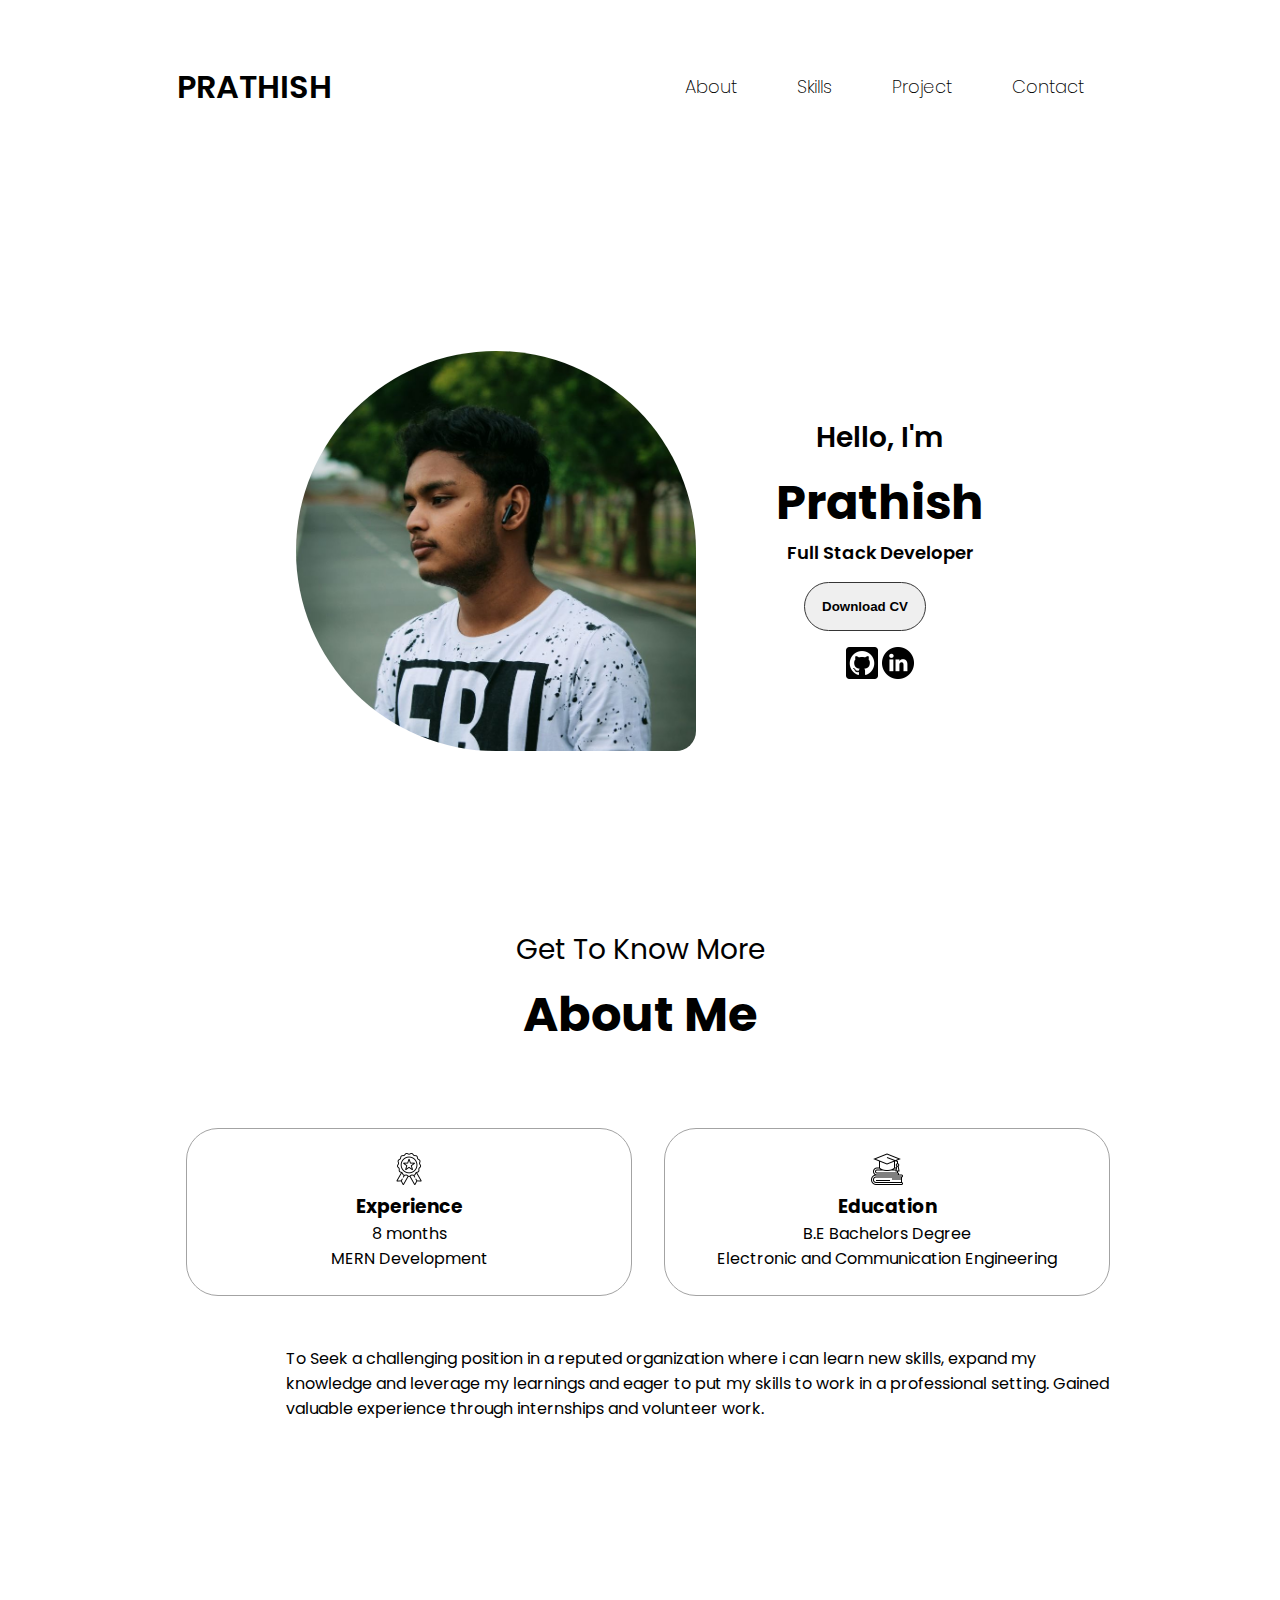
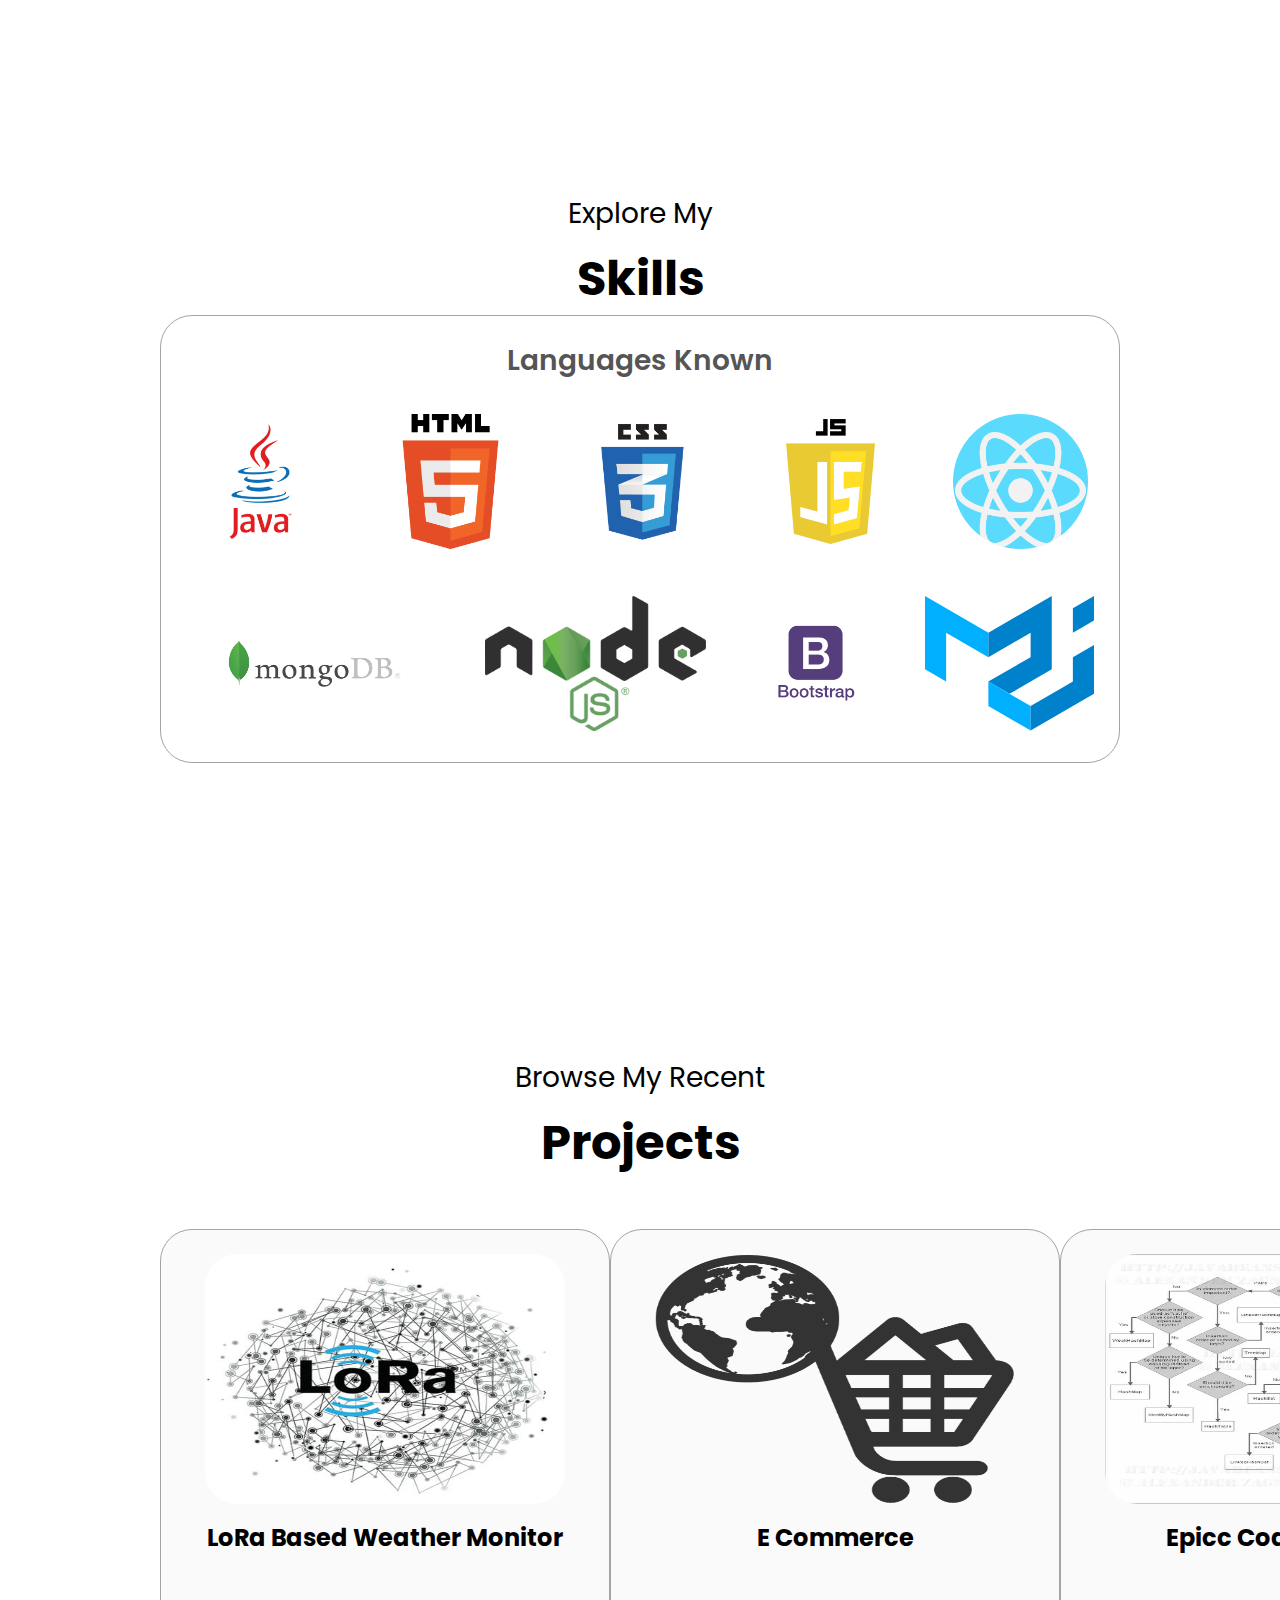
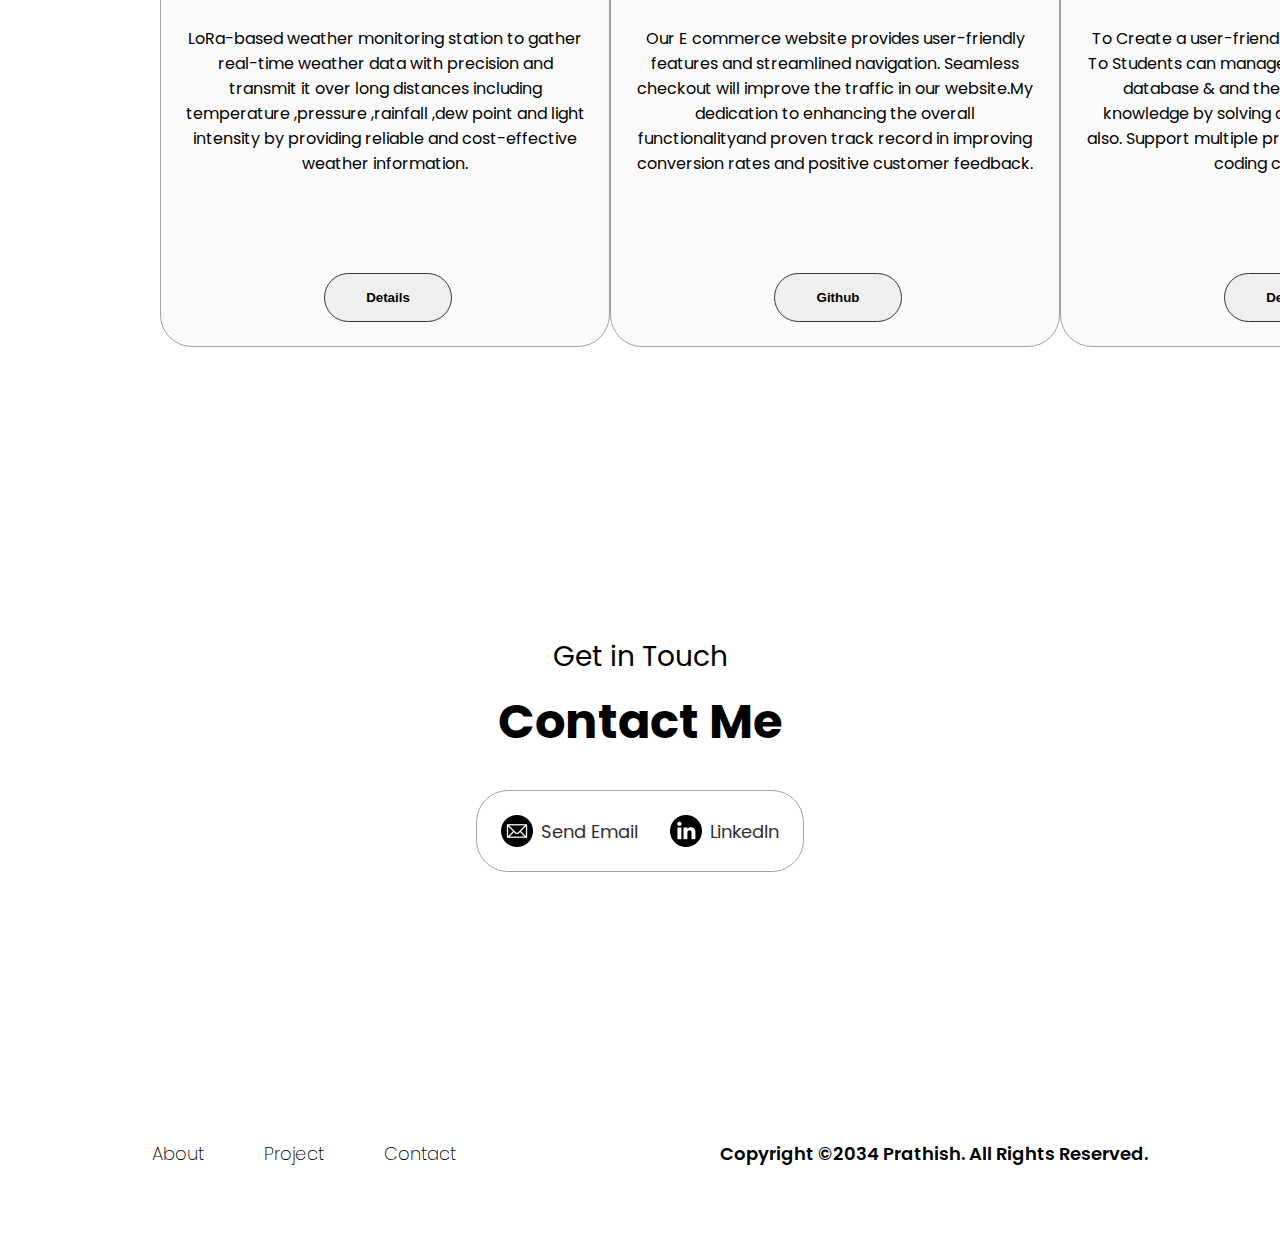
==== CodSoft_Task1/profile.html @ abf548b6 "file updated" ====
<!DOCTYPE html>
<html lang="en">
<head>
    <meta charset="UTF-8">
    <meta name="viewport" content="width=device-width, initial-scale=1.0">
    <link rel="stylesheet" href="style.css">
    <title>Document</title>
</head>
<body>
   <header>
   <nav id="desktop-nav">
    <div class="logo">PRATHISH</div>
   

       <ul class="nav_link">
        
        <a href="#about">About </a>
        <a href="#skills">Skills </a>
        <a href="#project">Project</a>
        <a href="#contact">Contact</a>
    
    </ul>
   </nav>
   <nav id="handb">
    <div class="logo">PRATHISH</div>
    <div class="handb-menu">
        <div class="handb-icon" onclick="toggleMenu()">
            <span></span>
            <span></span>
            <span></span>
        </div>
        <div class="menu-links">
           
        
           <li> <a href="#about"  onclick="toggleMenu()">About </a></li>
            <li><a href="#skills"  onclick="toggleMenu()">Skills </a></li>
            <li><a href="#project"  onclick="toggleMenu()">Project</a></li>
           <li> <a href="#contact"  onclick="toggleMenu()">Contact</a></li>
            
            
        </div>
    </div>
   </nav>
   </header>
 <section id="profile">
    <div class="section__pic-container">
        <img src="./lang/me.jpg" alt="profile" class="profile">
    </div>
    <div class="section-text">
        <p class="section-text-p1">Hello, I'm</p>
        <h1 class="title">Prathish</h1>
        <p class="section-text-p2">Full Stack Developer</p>
        <div class="btn">
            <button class="btn btn-colour" onclick="window.open('./Resume.pdf')">Download CV</button>
        </div>
        <div class="social_media">
            <img src="asserts/github.png" alt="" class="icon" onclick="location.href='https://github.com/Prathisz'">
            <img src="asserts/linkedin.png" alt="" class="icon" onclick="location.href='https://www.linkedin.com/in/prathish-j-91495b248/'">

        </div>
    </div>
 </section>
 <section id="about">
    <p class="section-text-p1">Get To Know More</p>
    <h1 class="title">About Me</h1>
    <div class="section-container">
        <div class="section__pic-container">
            <!-- <img src="./about.jpg" alt=""> -->
        </div>
        <div class="about-details-container">
            <div class="about-container">
                <div class="details-container">
                    <img src="asserts/ribbon.png" alt="" class="icon">
                    <h3>Experience</h3>
                    <p>8 months <br/>MERN Development </p>
                </div>
                <div class="details-container">
                    <img src="asserts/education.png" alt="" class="icon">
                    <h3>Education</h3>
                    <p>B.E Bachelors Degree <br/> Electronic and Communication Engineering</p>
                </div>
               
            </div>
            <div class="text-container">
                <p>To Seek a challenging position in a reputed organization where i can
                    learn new skills, expand my knowledge and leverage my learnings and
                    eager to put my skills to work in a professional setting. Gained valuable
                    experience through internships and volunteer work.</p>
            </div>
        </div>
    </div>
    
 </section>
 <section id="skills">
    <p class="section-text-p1">Explore My</p>
    <h1 class="title">Skills</h1>
    <div class="details-container">
        <div class="about-containerr">
            <h2 class="skill-subtitile">Languages Known</h2>
            <div class="article-container">
                <article>
                    <img src="./lang/java.png" alt="" style="height: 15vh;" class="icon">
                </article>
                <article>
                    <img src="./lang/html.png" alt="" class="icon" style="height: 15vh;">
                </article>
                <article>
                    <img src="./lang/css.png" alt="" class="icon" style="height: 15vh;">
                </article>
                <article>
                    <img src="./lang/js.png" alt="" style="height: 15vh;" style="height: 15vh;">
                </article>
                <article>
                    <img src="./lang/react.png" alt="" style="height: 15vh;">
                </article>
                <article>
                    <img src="./lang/db.png" alt="" style="height: 15vh;">
                </article>
                <article>
                    <img src="./lang/node-js.png" alt="" style="height: 15vh;">
                </article>
                <article>
                    <img src="./lang/bootstrap.png" alt="" style="height: 15vh;">
                </article>
                
                <article>
                    <img src="./lang/material-ui.svg" alt="" style="height: 15vh;">
                </article>
            </div>
        </div>
    </div>
 </section>
 <section id="project">
             <p class="section-text-p1">Browse My Recent</p>
             <h1 class="title">Projects</h1>
             <div  class="flexx">
    <div class="experience-details-container">
        <div class="about-container2">
            <div class="details-container color-container">
                 <div class="article-container">
                    <img src="asserts/Lora.jpg" alt="" class="project-img" style="height: 250px">
                 </div>
                 <h2 class="project-title" style="height: 10vh;">LoRa Based Weather Monitor</h2>
                 <div class="project-description" style="height: 23vh;">LoRa-based weather monitoring station to gather real-time weather data with precision and transmit it over long distances including temperature ,pressure ,rainfall ,dew point and light intensity by providing reliable and cost-effective weather information.
                 </div>
                  <div class="btn-container">
                    <button class="btn btn-colour" onclick="location.href='https://ijirt.org/master/publishedpaper/IJIRT159472_PAPER.pdf'">Details</button>
                </div>
            </div> 
       </div>
    </div>
     <div class="experience-details-container">
        <div class="about-container2">
           <div class="details-container color-container">
             <div class="article-container">
                    <img src="asserts/ecom.png" alt="" class="project-img" style="height: 250px">
                </div>
                    <h2 class="project-title" style="height: 10vh;">E Commerce</h2>
                    <div class="project-description" style="height: 23vh;">Our E commerce website provides user-friendly features and streamlined navigation. Seamless checkout will improve the traffic in our website.My dedication to enhancing the overall functionalityand proven track record in improving conversion rates and positive customer feedback.</div>
                        <div class="btn-container">
                          <button class="btn btn-colour" onclick="location.href='https://github.com/Prathisz/ECOM'">Github</button>
                        </div>
                    </div> 
                </div>
            </div>
       
     <div class="experience-details-container">
        <div class="about-container2">
        <div class="details-container color-container">
            <div class="article-container">
                <img src="asserts/pro3.jpg" alt="" class="project-img" style="height: 250px">
            </div>
            <h2 class="project-title" style="height: 10vh;">Epicc Coding Sheet</h2>
            <div class="project-description" style="height: 23vh;">To Create a user-friendly online coding platform.
                To Students can manage their favorite problem in database & and they can improving their knowledge by solving already existed problem also. 
                 Support multiple programming languages for coding challenges
            </div>
            <div class="btn-container">
               
                <button class="btn btn-colour" onclick="location.href='https://ijirt.org/master/publishedpaper/IJIRT159472_PAPER.pdf'">Details</button>
            </div>
        </div> 
    </div>
</div>
</div>
 </section>
 <section id="contact">
    <p class="section-text-p1">Get in Touch</p>
    <h1 class="title">Contact Me</h1>
    <div class="contact-upper-container">
        <div class="contact-container">
            <img src="asserts/email.png" alt="" class="icon contact-icon">
            <p><a href="mailto:prathish0071@example.com">Send Email</a></p>
        </div>
        <div class="contact-container">
            <img src="asserts/linkedin.png" alt="" class="icon contact-icon">
            <p><a href="https://www.linkedin.com/in/prathish-j-91495b248/">LinkedIn</a></p>
        </div>
    </div>
 </section>
 <footer>
    <nav>
        <div class="nav_link-container">
            <ul class="nav_link">
                <li><a href="#about">About </a></li>
                <li><a href="#project">Project</a></li>
                <li><a href="#contact">Contact</a></li>
            </ul>
        </div>
        <p>Copyright &#169;2034 Prathish. All Rights Reserved.</p>
    </nav>
</footer>
</body>
</html>
---- CodSoft_Task1/style.css ----
@import url('https://fonts.googleapis.com/css2?family=Poppins:wght@300&display=swap');

*{
    margin: 0;
    padding: 0;
}
body{
    font-family: 'Poppins', sans-serif;
    margin:0;
    padding: 0;
}
html{
    scroll-behavior: smooth;
    
}

nav{
    display: flex;
    background-color: #ffffff;
    justify-content: space-around;
    height: 17vh;
    align-items: center;
    padding: 10px;
    font-weight: 600;
    font-size: large;
    color: rgb(0, 0, 0);
}
.nav_link{
    list-style: none;
    display: flex;
    margin: 0 15px;
    gap :20px


}
.nav_link a{
    text-decoration: none;
    font-weight: 200;
    color: black;
}

.nav_link a:hover{
    font-weight: 900;
   text-decoration: underline;
   text-underline-offset: 1rem;
   
}

.logo{
    font-size: 2rem;
}
.logo:hover{
    
 cursor: pointer;
}
section{
    padding-top:4vh ;
    height: 96vh;
    margin: 0 10rem;
    box-sizing: border-box;
    min-height: fit-content;

}
.section-container {
    display: flex;
}

#profile{
    display: flex;
    justify-content: center;
    gap: 5rem;
    height: 80vh;

}
.section__pic-container{
    display: flex;
    height: 400px;
    width: 400px;
    margin: auto 0;
}

.section-text{
    align-self: center;
    text-align: center;
}
.section-text p{
    font-weight: 600;
}
.section-text-p1{
    text-align: center;
    
}
.section-text-p1{
   font-size: 1.75rem;
   margin-bottom: .5rem;
}
.section-text-p2{
font-weight: 500;
font-size: large;
}
.title{
    font-size: 3rem;
    text-align: center;
}
#social_media{
    display: flex;
    justify-content: center;
    margin-top: 1rem;

    gap: 1rem;
}

.icon{
    cursor: pointer;
    height: 2rem;
   
   

}
.icon:hover{
    height: 1.9rem;
   
}
.btn{
    display: flex;
    justify-content: center;
    margin-left: 6px;
    gap: 1rem;
}
.btn{
    font-weight: 600;
    transition: all 300ms ease;
    padding: 1rem;
    width: 8rem;
    border-radius: 2rem;
}
.btn-colour{
    border: rgb(53,53,53) 0.1rem solid;
}
.btn-colour:hover{
    cursor: pointer;
    /* border: rgb(180, 0, 0) 0.1rem solid;
     */
     color: #ffffff;
    background-color: #342f2f;
  

}

#about{
    position: relative;
}
.about-container{
    gap:2rem;
    mask-border: 2rem;
    margin-top: 2rem;
    margin-right: 10px;
    margin-left: -100px;
}

.about-details-container{
    justify-content: center;
    flex-direction: column;
    display: flex;
    margin-left: -100px;
}
.about-container, .about-details-container{
    display: flex;

}
.arrow{
    position: absolute;
    right: -5rem;
    bottom: 2.5rem;
    height: 2rem;
}
.details-container{
    padding: 1.5rem;
    
    flex: 1;
    background: white;
    border-radius: 2rem;
    border: rgb(53,53,53) 0.1rem solid;
    border-color: rgb(163,163,163);
    text-align: center;
}
.section-container{
    gap:4rem;
    height: 50%;
}
.section__pic-container{
    height: 400px;
    width: 400px;
    margin: auto 0;
}
.text-container{
    margin-top: 50px;
}
#project{
    position: relative;
    /* margin-top: 200px; */
}
.color-container{
    border-color: rgb(163,163,163);
    background: rgb(250,250,250);
}
.project-img{
    border-radius: 2rem;
    /* height: 100%; */
    width: 90%;
}
.project-title{
    margin: 1rem;
    color: black;
}
.about-container2{
    display: flex;
    flex-direction: column;
    justify-content: center;
  
   height:px;
   width: 50vh;
}
.flexx{
    display: flex;
    flex-direction: row;
    margin-top: 50px;
    justify-content: space-around;
}
.btn-container{
    display: flex;
    justify-content: center;
    margin-top: 40px;
}
#contact{
    display: flex;
    flex-direction: column;
    height: 70vh;
    margin-top: 90px;
    justify-content: center;
}
.contact-upper-container{
    display: flex;
    justify-content: center;
    border-radius: 2rem;
    border: rgb(53,53,53) 0.1rem solid;
    border-color: rgb(163,163,163);
    background: (250,250,250);
    margin: 2rem auto;
    padding: 0.5rem;
}
.contact-container{
    display: flex;
    align-items: center;
    justify-content: center;
    gap: 0.5rem;
    margin: 1rem;
}
.contact-container p{
    font-size: large;

}
.contact-icon{
    cursor: default;
    height: 2rem;
}
.contact-container a{
    text-decoration: none;
    color: #342f2f;
}
/* footer{
    height: 26vh;
    margin: 0 1rem;
} */
.nav_link-container {
    display: flex;
    justify-content: center;
}

.nav_link {
    list-style: none;
    display: flex;
    margin: 0;
    padding: 0;
}

.nav_link a {
    text-decoration: none;
    padding: 10px;
    margin: 0 10px;
}

#skills{
    position: relative;
}
.skill-subtitile{
    color: rgb(85,85,85);
    font-weight: 600;
    font-size: 1.75rem;
    margin-bottom: 2rem;
}
.skill-detail-container{
    display: flex;
    justify-content: center;
    flex-direction: column;
}
.article-container{
    display: flex;
    text-align: initial;
    flex-wrap: wrap;
    flex-direction: row;
    gap: 2.5rem;
    justify-content: space-around;
}
.article{
    display: flex;
    width: 10rem;
    justify-content: space-around;
    gap: 0.5rem;

}
.profile{
    border-radius: 200px 200px 20px;
    
}
#handb{
    display: none;
}
.handb-menu{
    position: relative;
    display: inline-block;

}
.handb-icon{
     display: flex;
     flex-direction:column ;
     justify-content: space-between;
     height: 24px;
     width: 30px;
     cursor: pointer; 
}
.handb-icon {
    width: 100px;
    height: 2px;
    background-color: #000000;
    transition: all 0.3 ease-in-out;
}
.menu-links{
    position: absolute;
    top: 100%;
    right: 0%;
    background-color: white;
    width: fit-content;
    max-height: 0%;
    overflow: hidden;
    transition:  all 0.3 ease-in-out;
}



  
  button:hover {
    transform: translateY(-4px) translateX(-0.1px);
    box-shadow: 2px 5px 0 0 rgb(142, 142, 142);
  };
  
  button:active {
    transform: translateY(2px) translateX(.5px);
    box-shadow: 0 0 0 0 black;
  };
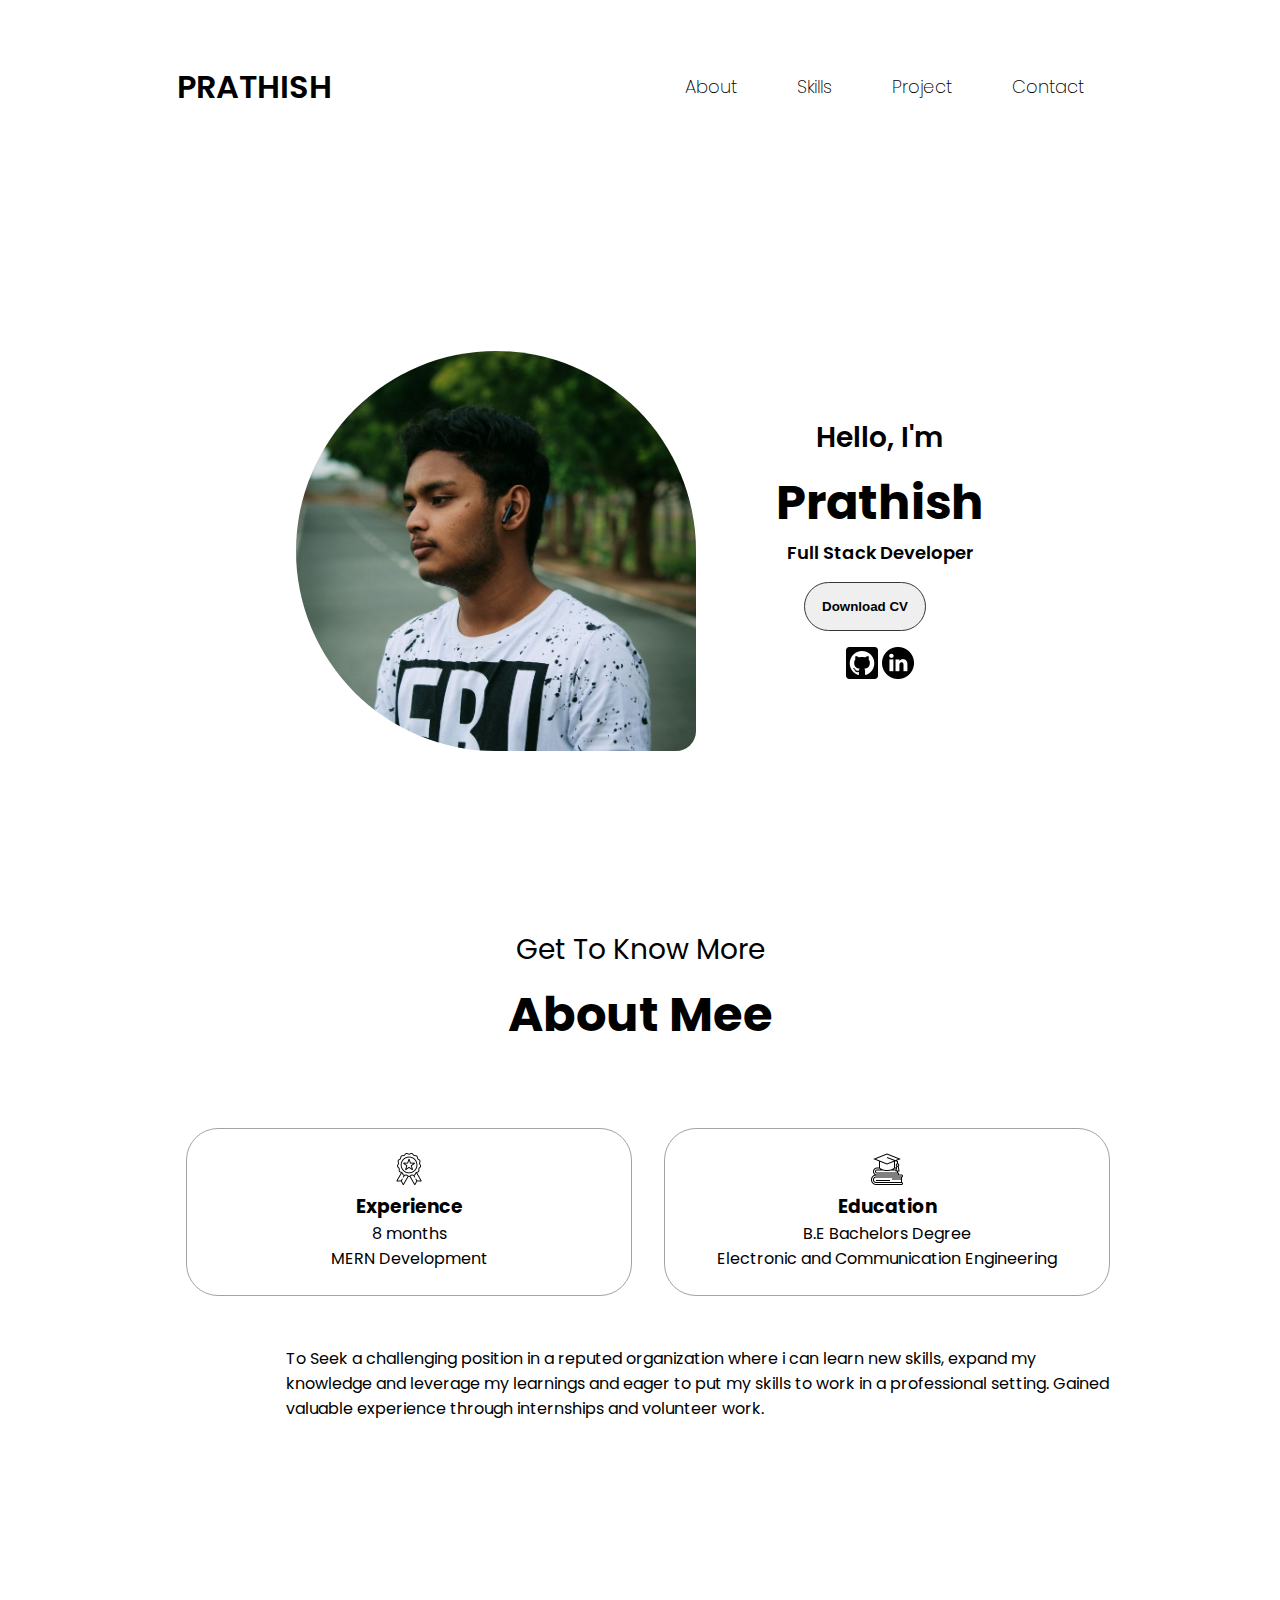
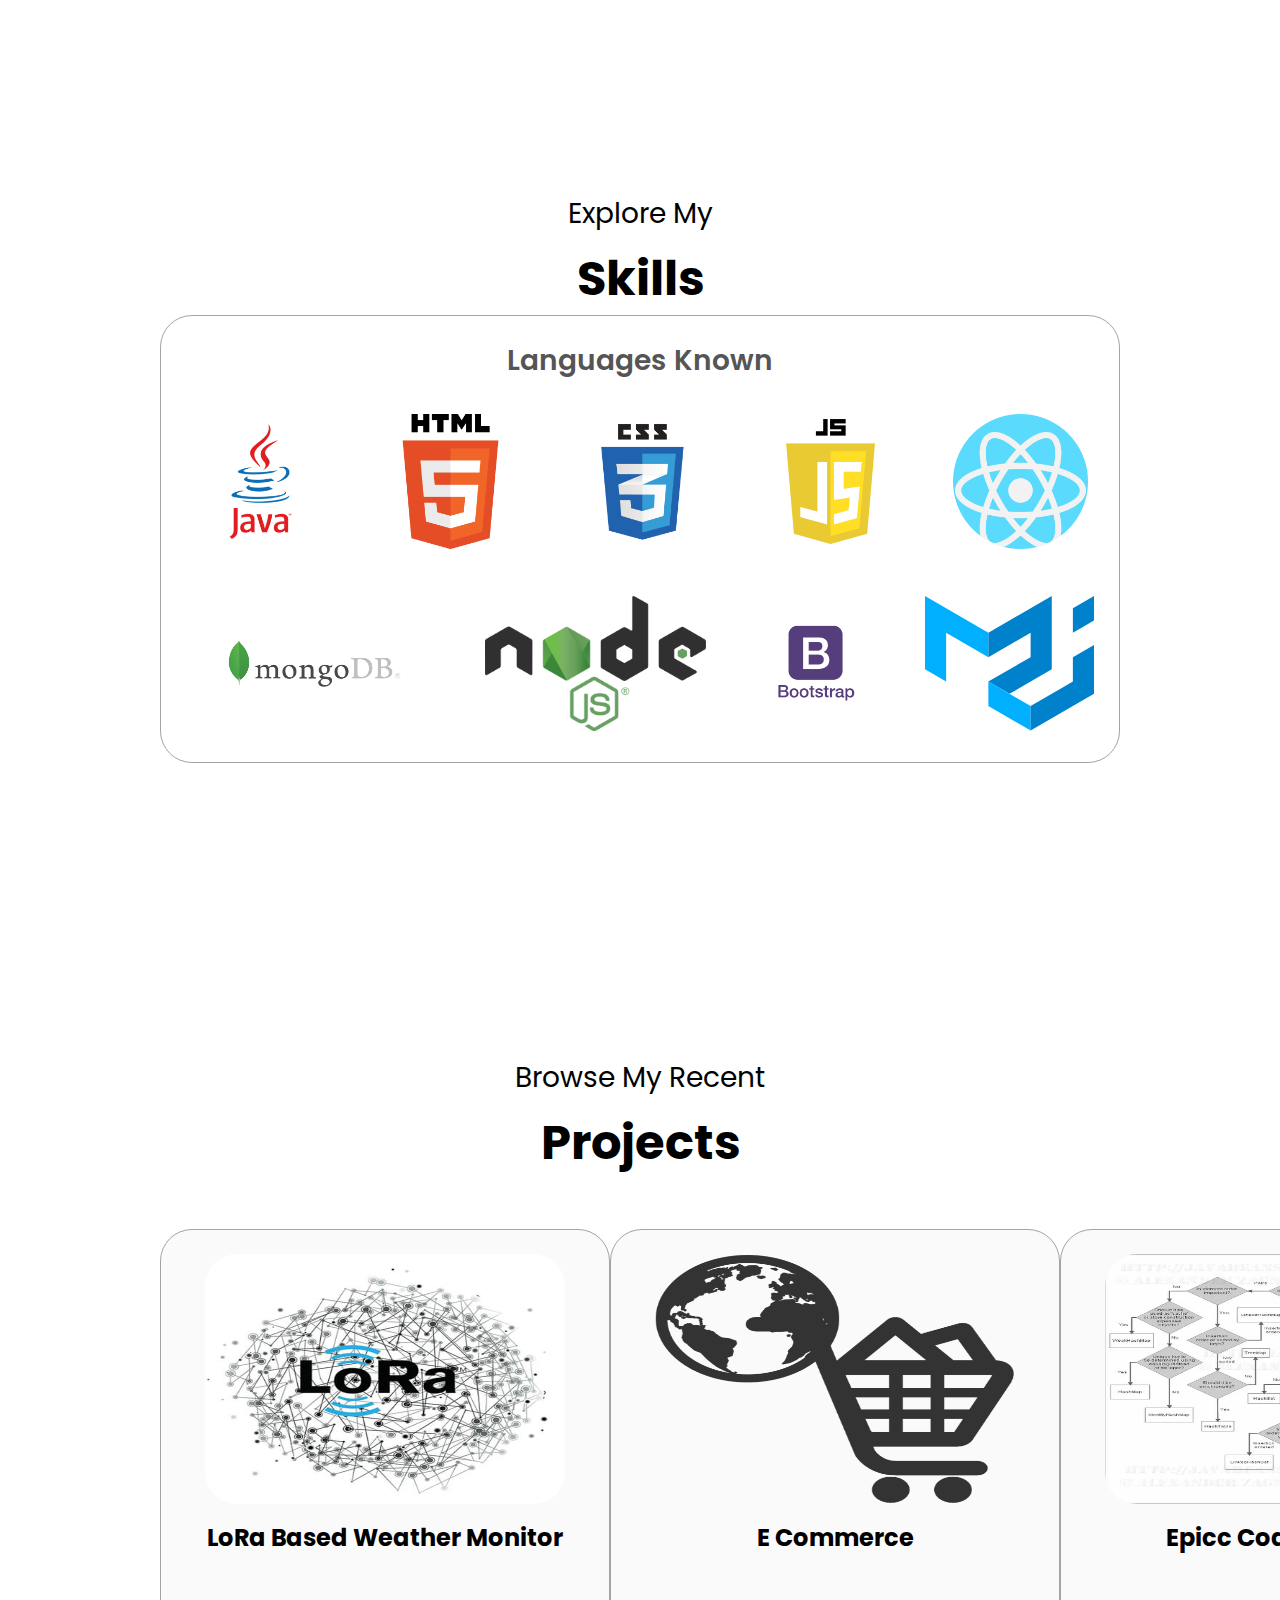
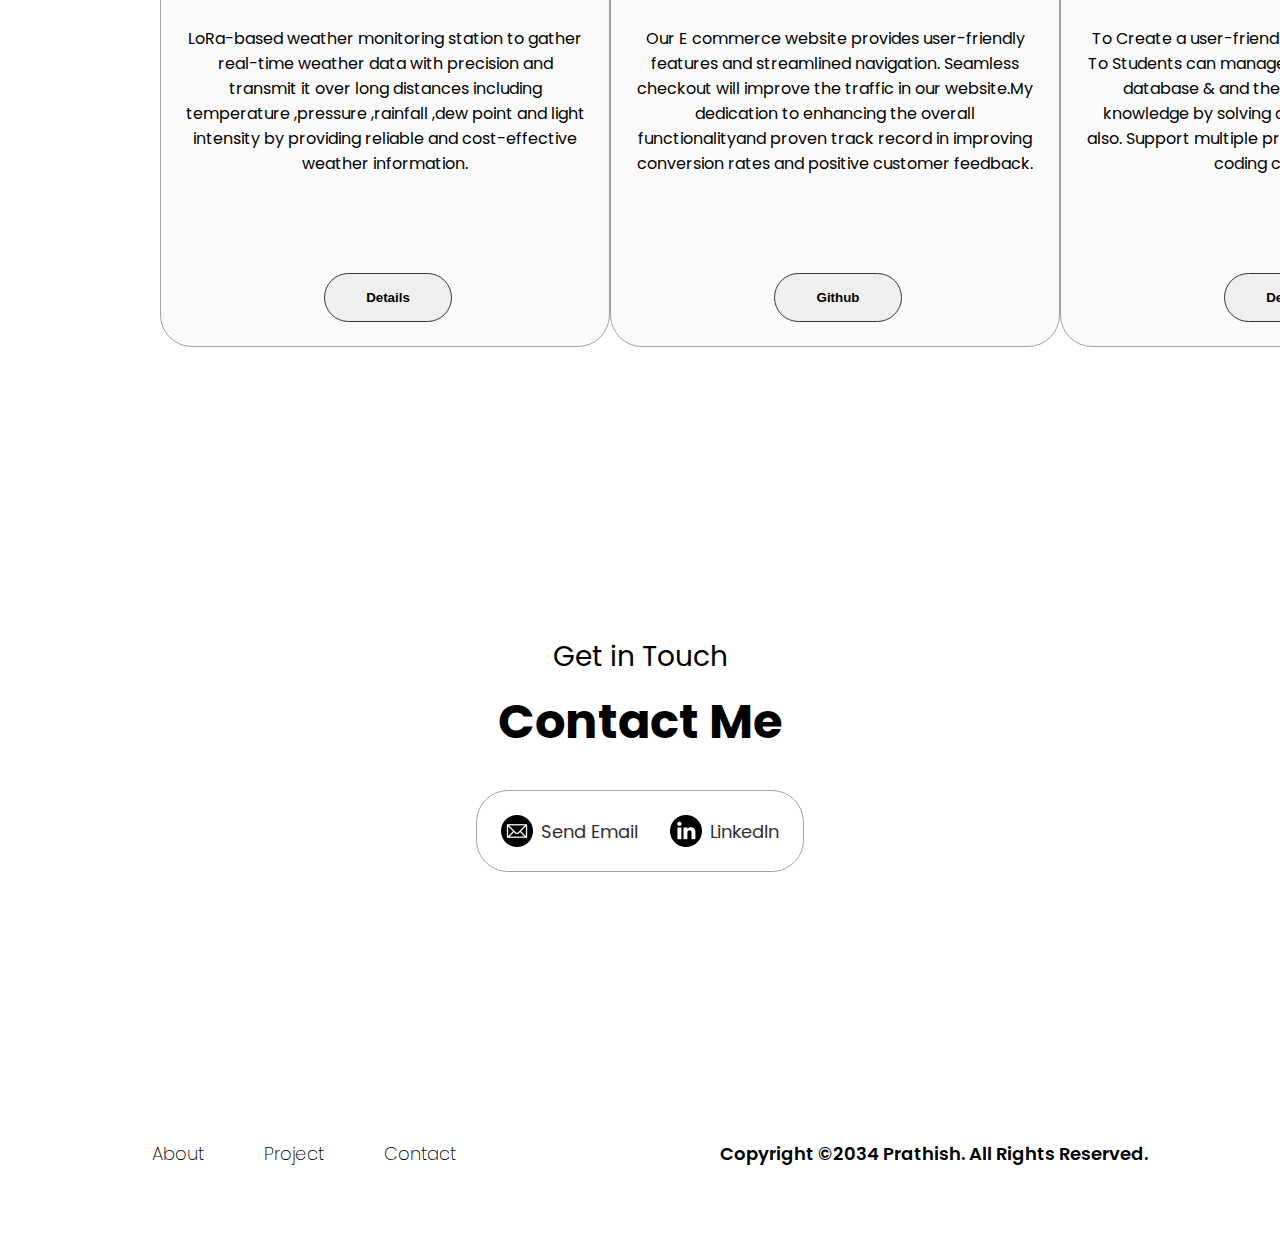
==== commit bec5ed61: "updated" ====
--- a/CodSoft_Task1/profile.html
+++ b/CodSoft_Task1/profile.html
@@ -62,7 +62,7 @@
  </section>
  <section id="about">
     <p class="section-text-p1">Get To Know More</p>
-    <h1 class="title">About Me</h1>
+    <h1 class="title">About Mee</h1>
     <div class="section-container">
         <div class="section__pic-container">
             <!-- <img src="./about.jpg" alt=""> -->
@@ -144,7 +144,7 @@
                  <div class="project-description" style="height: 23vh;">LoRa-based weather monitoring station to gather real-time weather data with precision and transmit it over long distances including temperature ,pressure ,rainfall ,dew point and light intensity by providing reliable and cost-effective weather information.
                  </div>
                   <div class="btn-container">
-                    <button class="btn btn-colour" onclick="location.href='https://ijirt.org/master/publishedpaper/IJIRT159472_PAPER.pdf'">Details</button>
+                    <button class="btn btn-colour" onclick="window.open('./LoRa.pdf')">Details</button>
                 </div>
             </div> 
        </div>
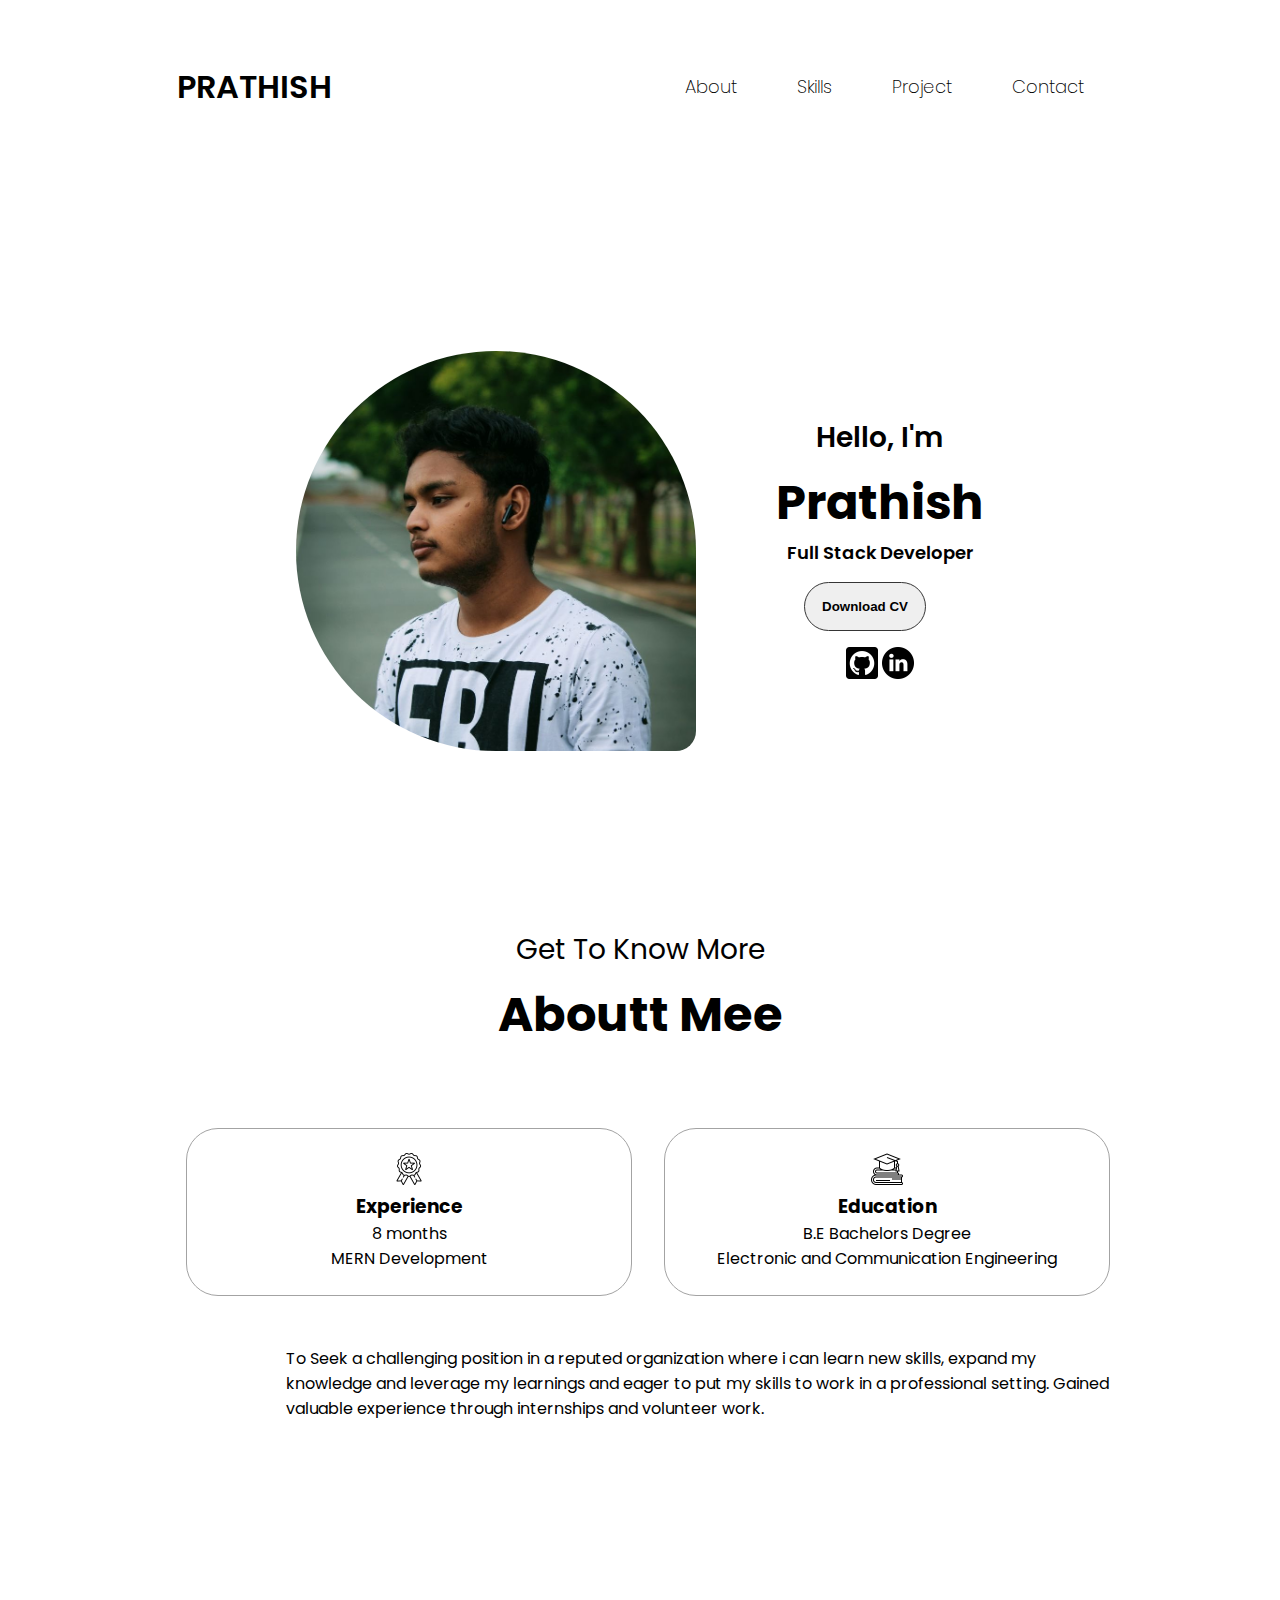
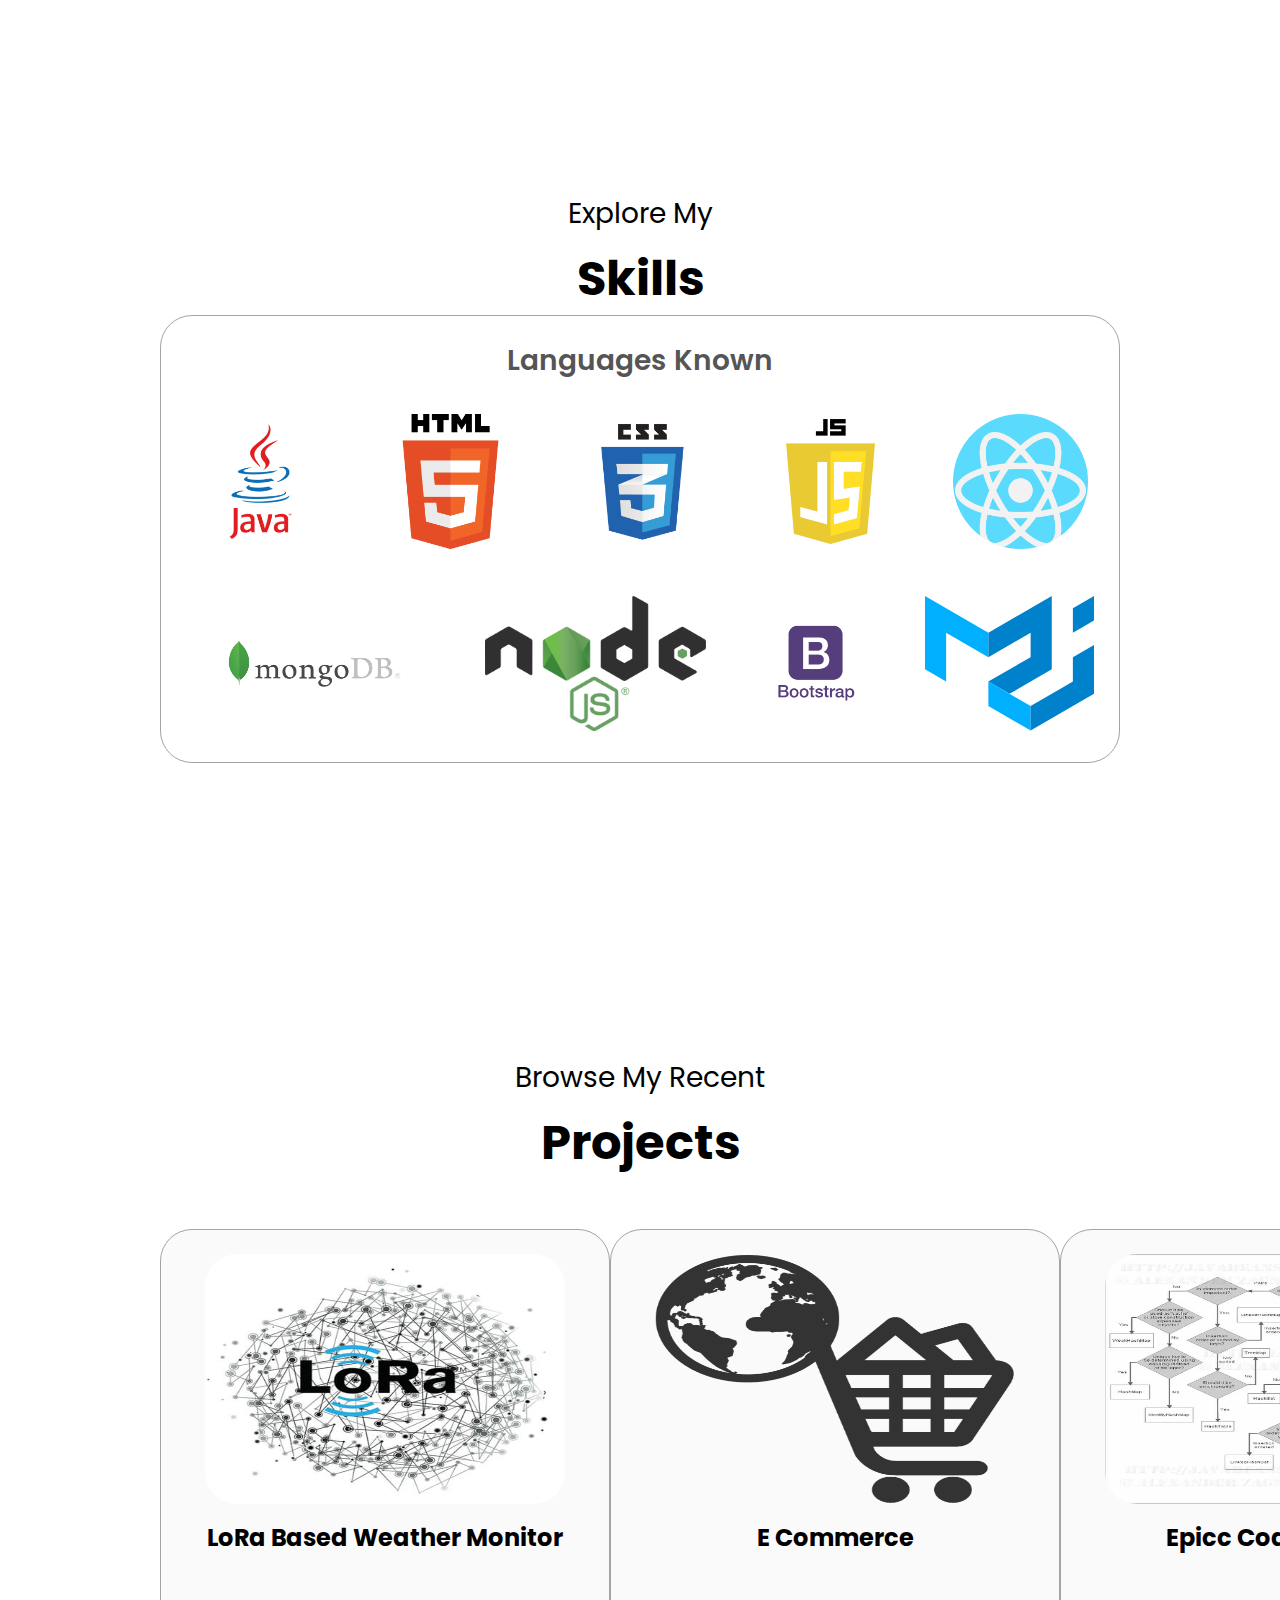
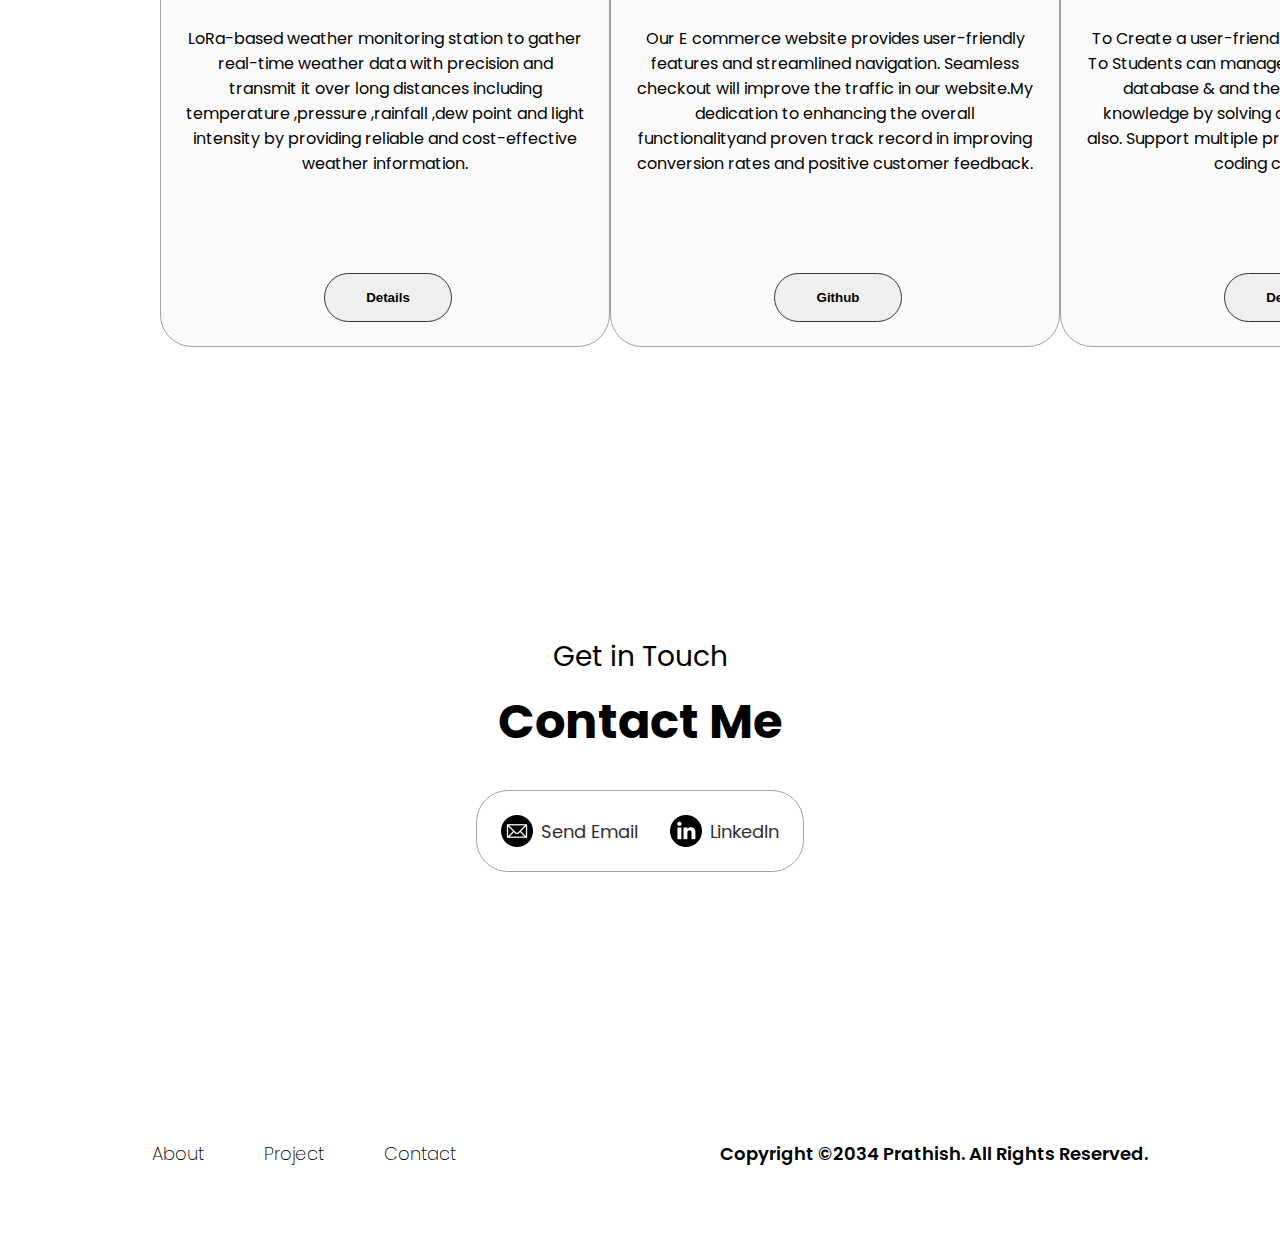
==== commit 6bc0c082: "updated" ====
--- a/CodSoft_Task1/profile.html
+++ b/CodSoft_Task1/profile.html
@@ -62,7 +62,7 @@
  </section>
  <section id="about">
     <p class="section-text-p1">Get To Know More</p>
-    <h1 class="title">About Mee</h1>
+    <h1 class="title">Aboutt Mee</h1>
     <div class="section-container">
         <div class="section__pic-container">
             <!-- <img src="./about.jpg" alt=""> -->
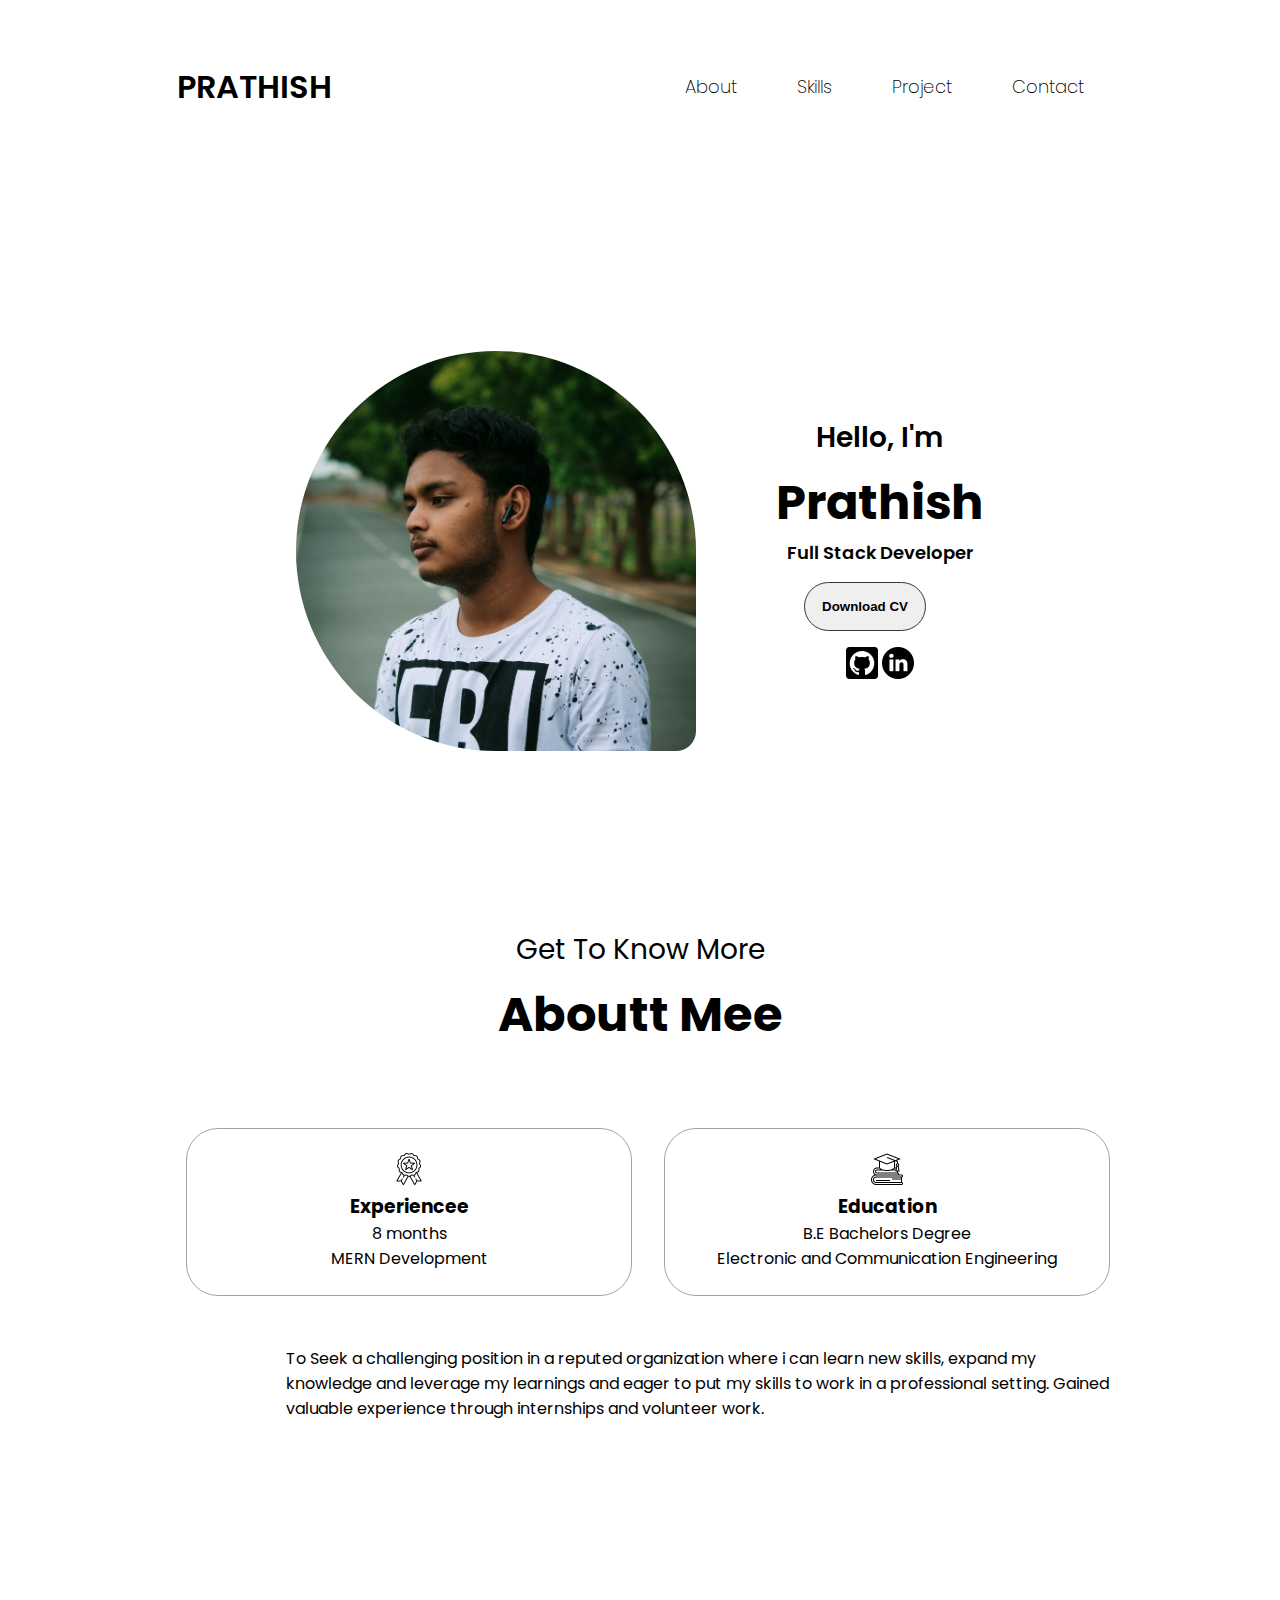
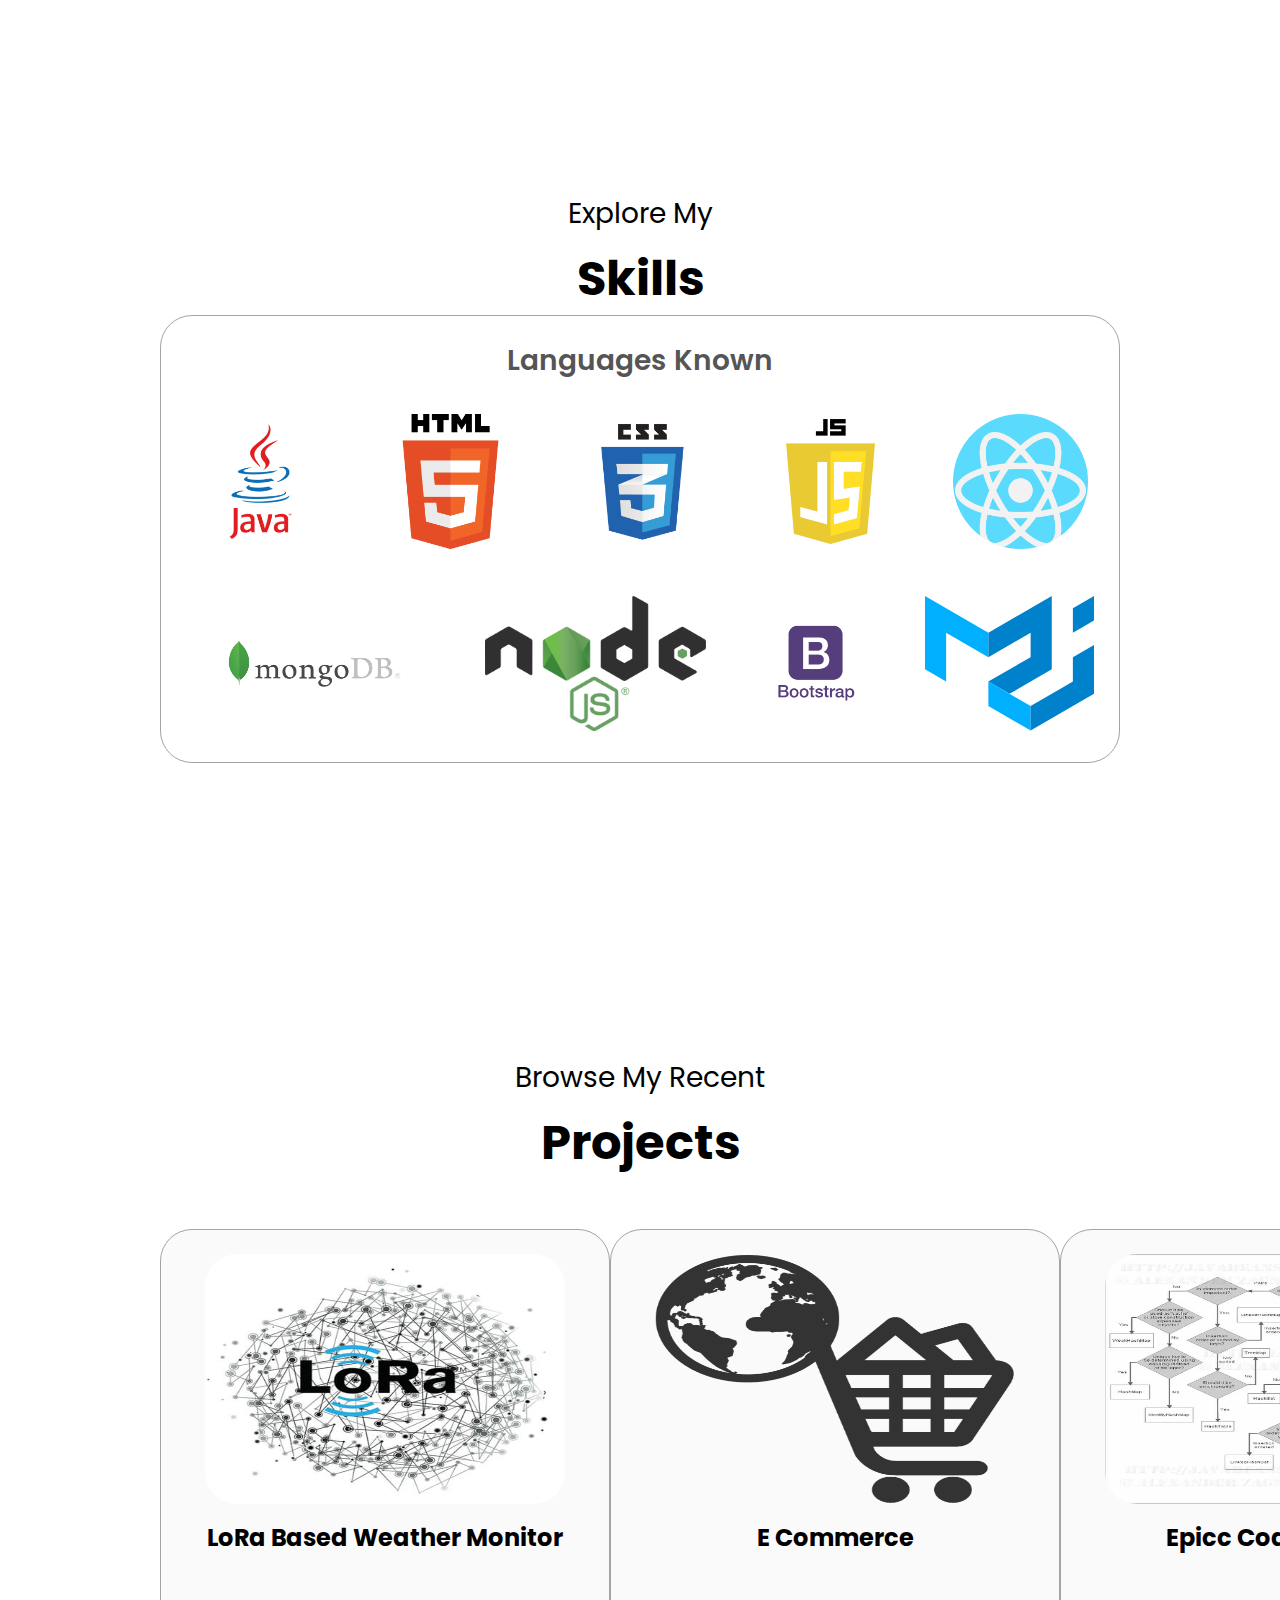
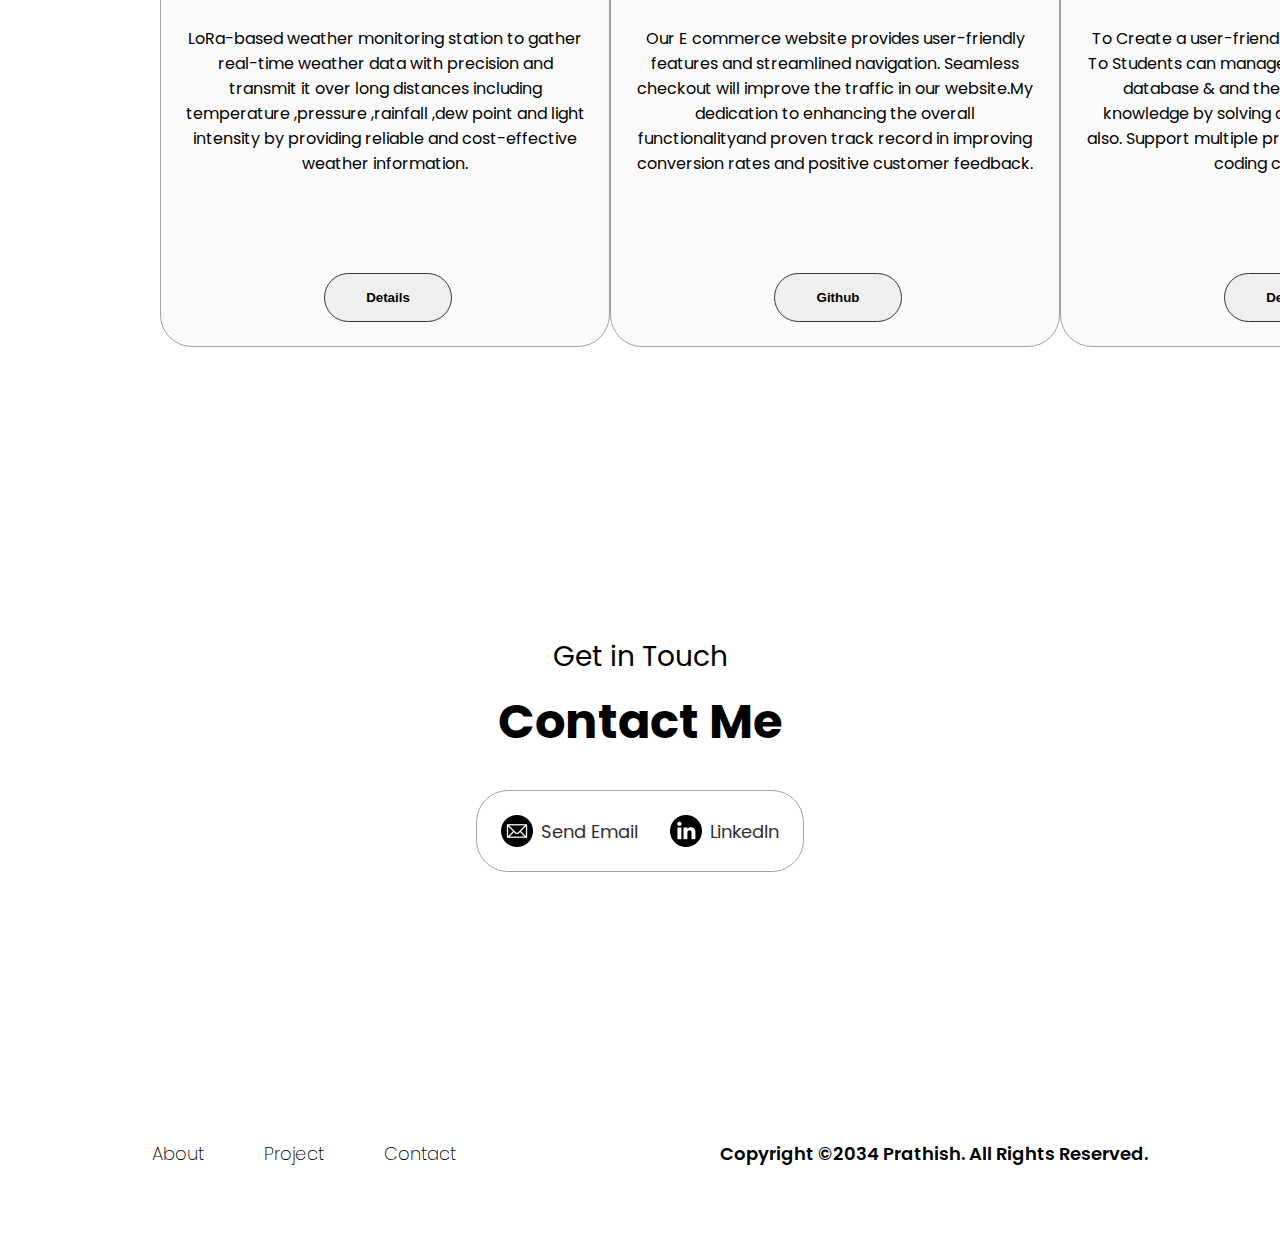
==== commit 28b80009: "updated" ====
--- a/CodSoft_Task1/profile.html
+++ b/CodSoft_Task1/profile.html
@@ -71,7 +71,7 @@
             <div class="about-container">
                 <div class="details-container">
                     <img src="asserts/ribbon.png" alt="" class="icon">
-                    <h3>Experience</h3>
+                    <h3>Experiencee</h3>
                     <p>8 months <br/>MERN Development </p>
                 </div>
                 <div class="details-container">
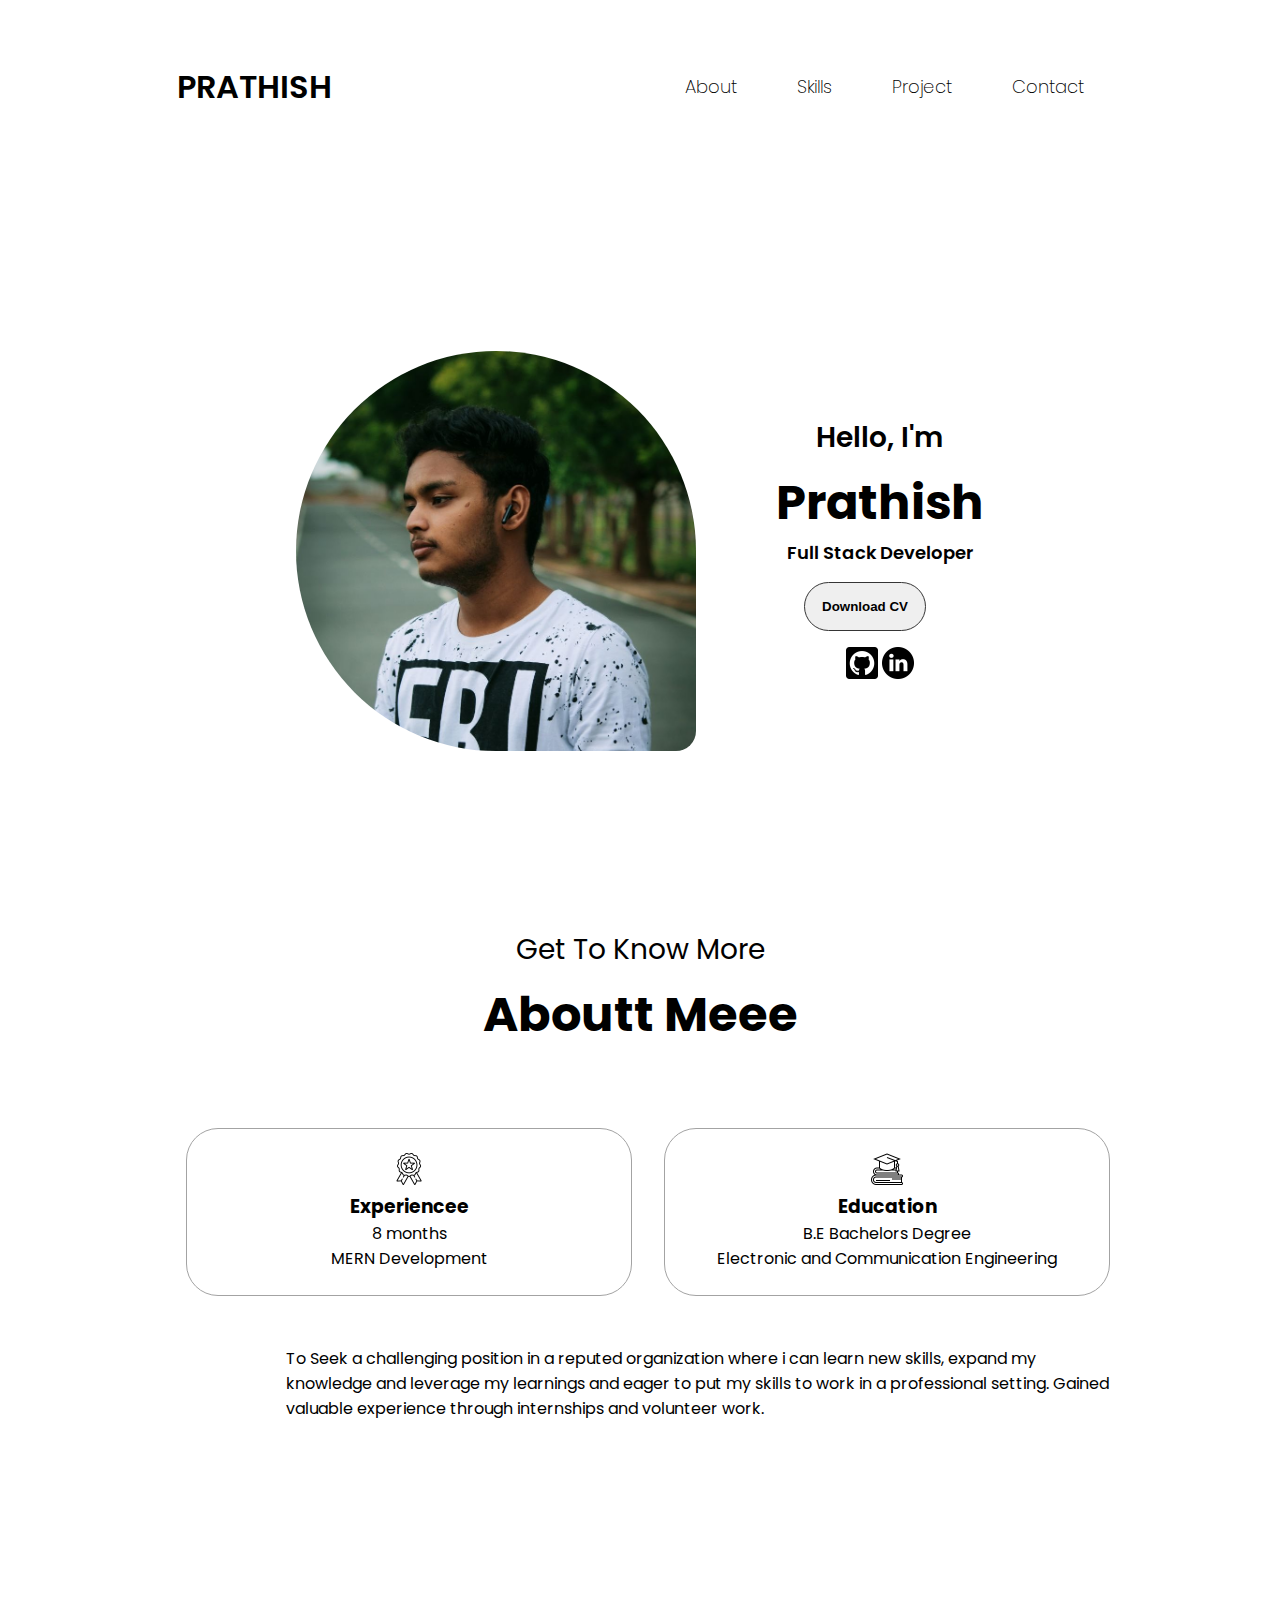
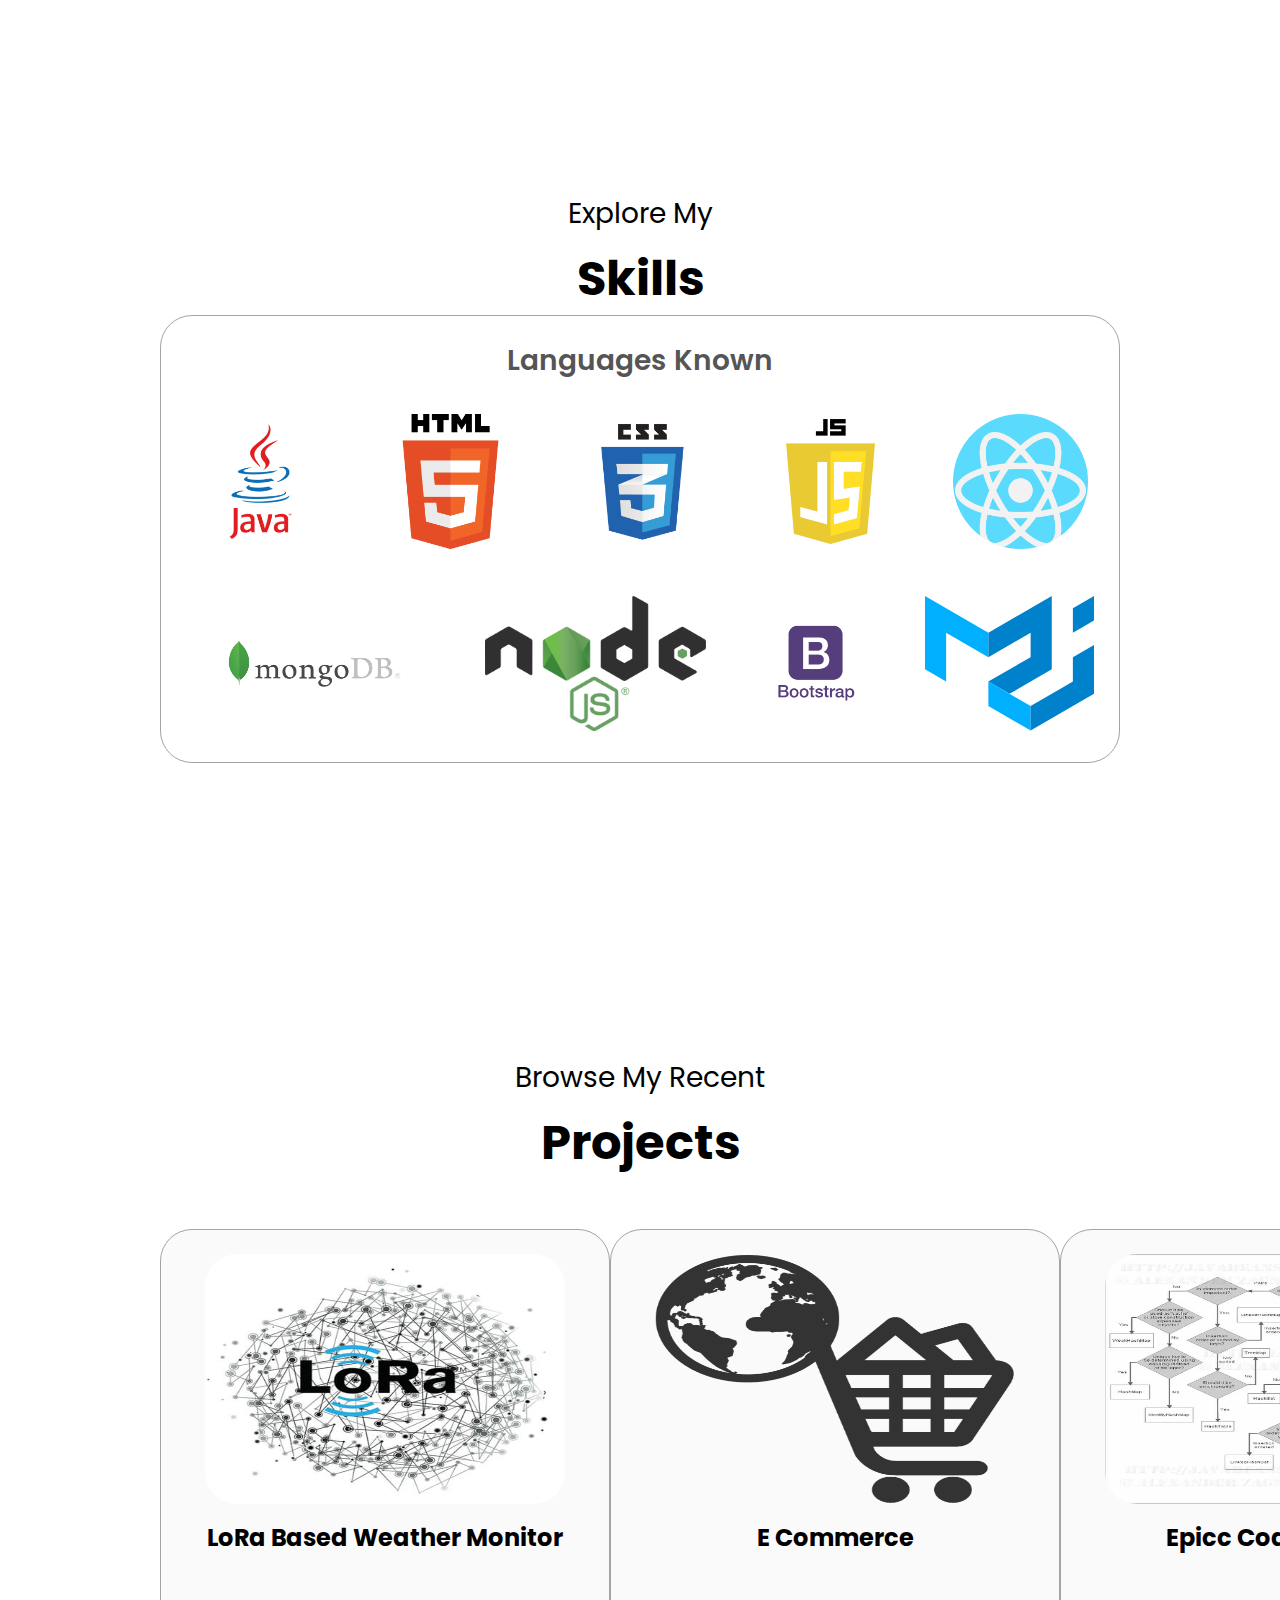
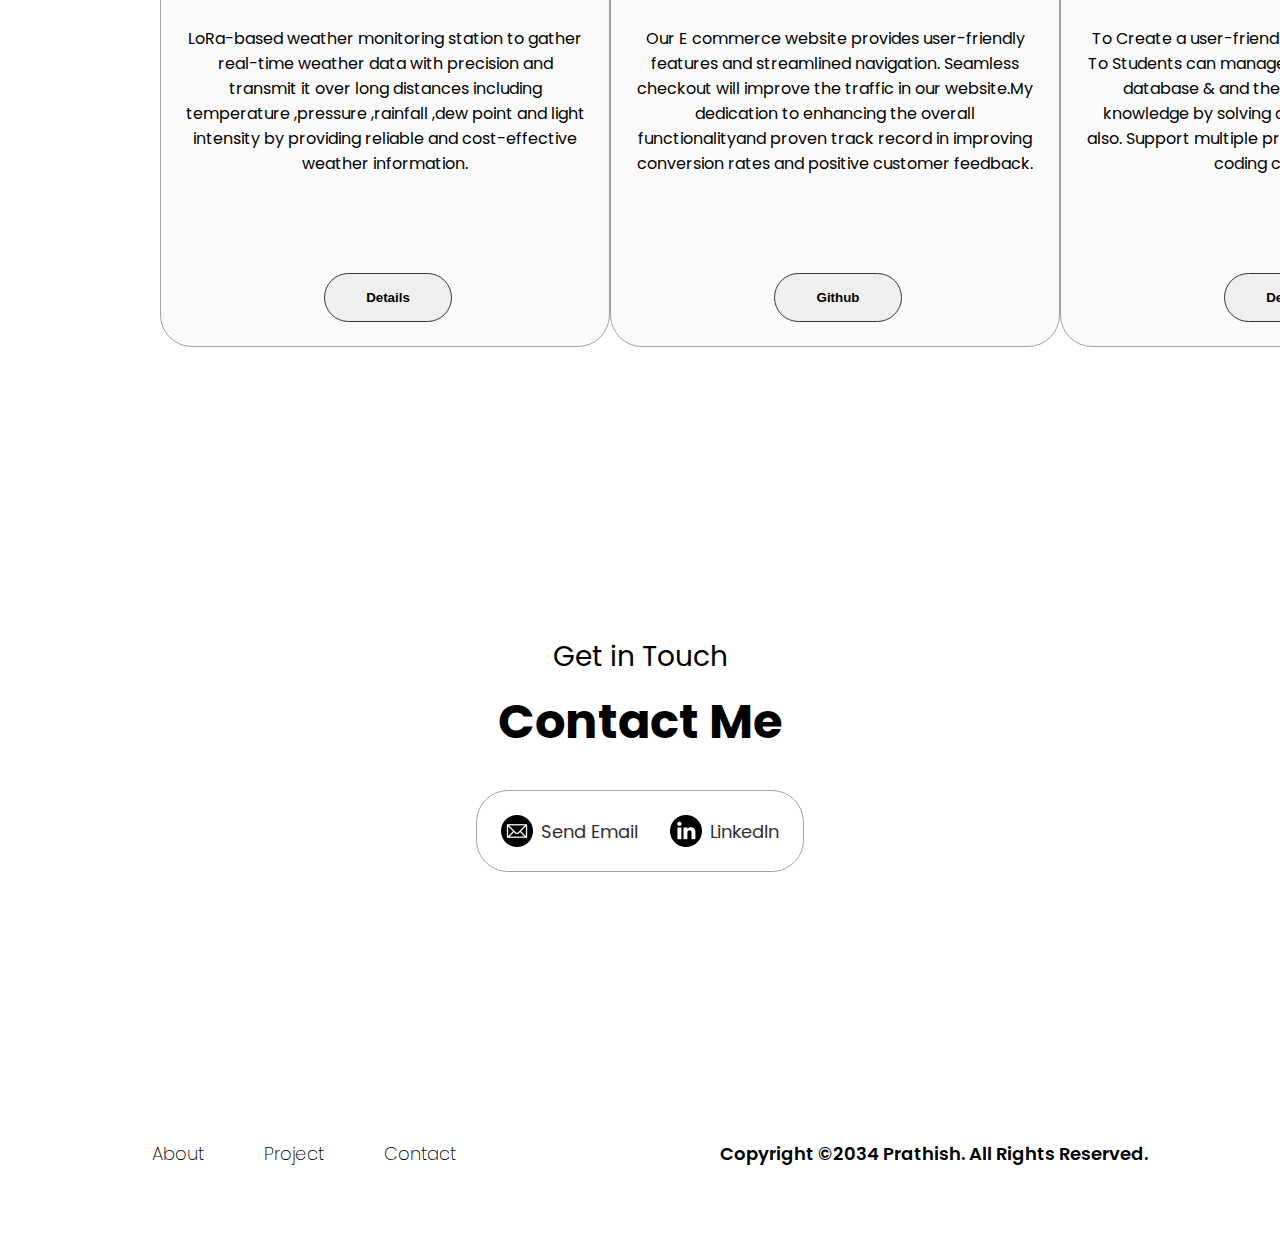
==== commit 58741953: "updated" ====
--- a/CodSoft_Task1/profile.html
+++ b/CodSoft_Task1/profile.html
@@ -62,7 +62,7 @@
  </section>
  <section id="about">
     <p class="section-text-p1">Get To Know More</p>
-    <h1 class="title">Aboutt Mee</h1>
+    <h1 class="title">Aboutt Meee</h1>
     <div class="section-container">
         <div class="section__pic-container">
             <!-- <img src="./about.jpg" alt=""> -->
